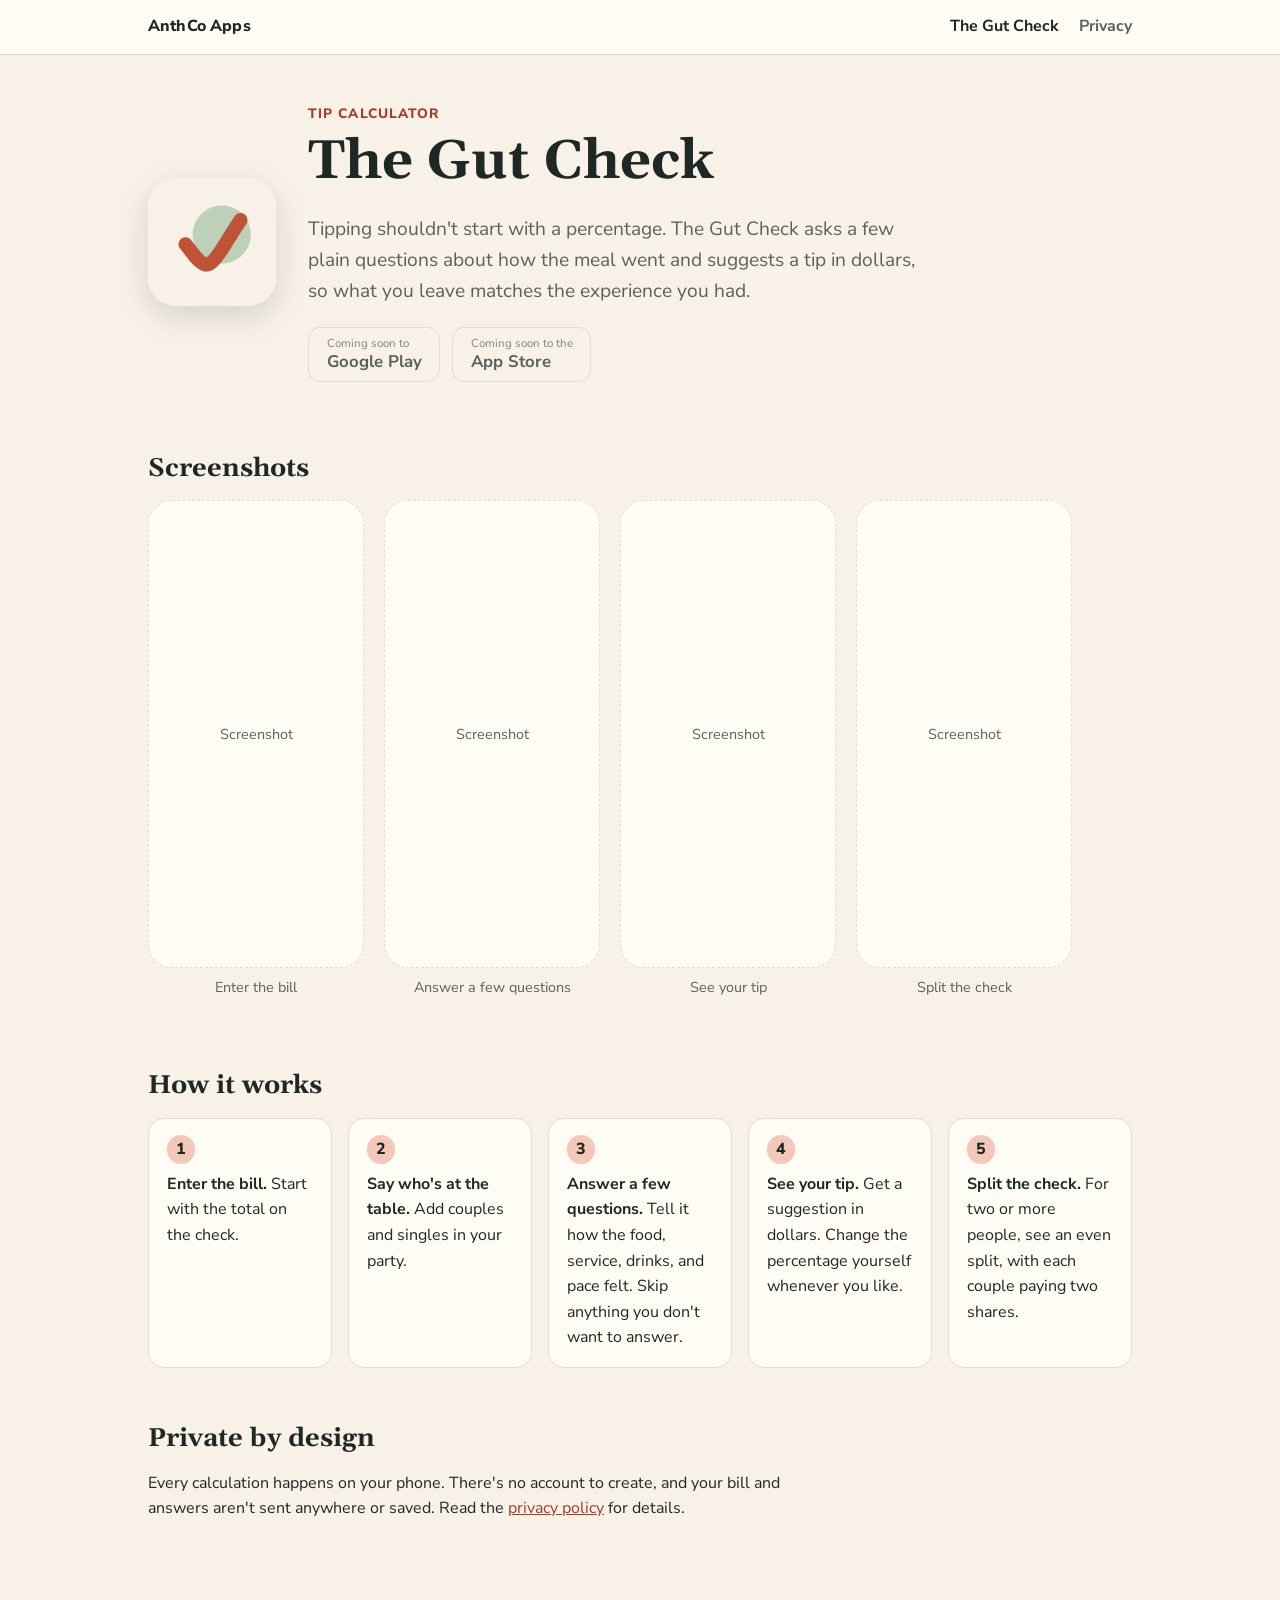
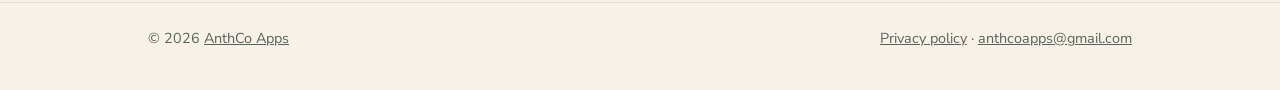
==== gutcheck/index.html @ 067e6bd2 "Turn the site into the AnthCo Apps company site Serve the company home page at the root of anthcoapp" ====
<!doctype html>
<html lang="en">
  <head>
    <meta charset="utf-8">
    <meta name="viewport" content="width=device-width, initial-scale=1">
    <meta name="color-scheme" content="light">
    <title>The Gut Check | AnthCo Apps</title>
    <meta name="description" content="The Gut Check is a tip calculator that asks how the meal went and suggests a tip in dollars.">
    <link rel="icon" href="/gutcheck/icon.png">
    <link rel="stylesheet" href="/assets/site.css">
  </head>
  <body>
    <header class="site-header">
      <div class="wrap">
        <a class="brand" href="/">AnthCo Apps</a>
        <nav aria-label="Main">
          <a href="/gutcheck/" aria-current="page">The Gut Check</a>
          <a href="/gutcheck/privacy/">Privacy</a>
        </nav>
      </div>
    </header>

    <main class="wrap">
      <section class="hero with-icon">
        <img class="hero-icon" src="/gutcheck/icon.png" alt="The Gut Check app icon" width="128" height="128">
        <div>
          <p class="eyebrow">Tip calculator</p>
          <h1>The Gut Check</h1>
          <!-- DRAFT mission statement: replace with your own wording. -->
          <p class="lede">Tipping shouldn't start with a percentage. The Gut Check asks a few plain questions about how the meal went and suggests a tip in dollars, so what you leave matches the experience you had.</p>
          <div class="badges">
            <span class="badge" aria-disabled="true"><small>Coming soon to</small><strong>Google Play</strong></span>
            <span class="badge" aria-disabled="true"><small>Coming soon to the</small><strong>App Store</strong></span>
          </div>
        </div>
      </section>

      <section class="section">
        <h2>Screenshots</h2>
        <!-- Add images to /gutcheck/screenshots/ and replace each .shot-slot div with
             <img src="/gutcheck/screenshots/01.png" alt="Describe the screen"> -->
        <div class="shots">
          <figure><div class="shot-slot">Screenshot</div><figcaption>Enter the bill</figcaption></figure>
          <figure><div class="shot-slot">Screenshot</div><figcaption>Answer a few questions</figcaption></figure>
          <figure><div class="shot-slot">Screenshot</div><figcaption>See your tip</figcaption></figure>
          <figure><div class="shot-slot">Screenshot</div><figcaption>Split the check</figcaption></figure>
        </div>
      </section>

      <section class="section">
        <h2>How it works</h2>
        <ol class="steps">
          <li><strong>Enter the bill.</strong> Start with the total on the check.</li>
          <li><strong>Say who's at the table.</strong> Add couples and singles in your party.</li>
          <li><strong>Answer a few questions.</strong> Tell it how the food, service, drinks, and pace felt. Skip anything you don't want to answer.</li>
          <li><strong>See your tip.</strong> Get a suggestion in dollars. Change the percentage yourself whenever you like.</li>
          <li><strong>Split the check.</strong> For two or more people, see an even split, with each couple paying two shares.</li>
        </ol>
      </section>

      <section class="section narrow">
        <h2>Private by design</h2>
        <p>Every calculation happens on your phone. There's no account to create, and your bill and answers aren't sent anywhere or saved. Read the <a href="/gutcheck/privacy/">privacy policy</a> for details.</p>
      </section>
    </main>

    <footer class="site-footer">
      <div class="wrap">
        <span>&copy; 2026 <a href="/">AnthCo Apps</a></span>
        <span><a href="/gutcheck/privacy/">Privacy policy</a> &middot; <a href="mailto:anthcoapps@gmail.com">anthcoapps@gmail.com</a></span>
      </div>
    </footer>
  </body>
</html>
---- assets/site.css ----
@font-face { font-family: "Gelasio"; src: url("/assets/fonts/Gelasio-400.ttf") format("truetype"); font-weight: 400; font-display: swap; }
@font-face { font-family: "Gelasio"; src: url("/assets/fonts/Gelasio-700.ttf") format("truetype"); font-weight: 700; font-display: swap; }
@font-face { font-family: "Nunito Sans"; src: url("/assets/fonts/NunitoSans-400.ttf") format("truetype"); font-weight: 400; font-display: swap; }
@font-face { font-family: "Nunito Sans"; src: url("/assets/fonts/NunitoSans-700.ttf") format("truetype"); font-weight: 700; font-display: swap; }
@font-face { font-family: "Nunito Sans"; src: url("/assets/fonts/NunitoSans-800.ttf") format("truetype"); font-weight: 800; font-display: swap; }

:root {
  --cream: #f7f1e8;
  --paper: #fffbf5;
  --ink: #1e2925;
  --muted: #59635e;
  --line: #e4dccf;
  --accent: #a63d29;
  --accent-soft: #f4c8b8;
  color: var(--ink);
  background: var(--cream);
  font-family: "Nunito Sans", system-ui, sans-serif;
  line-height: 1.6;
}

* { box-sizing: border-box; }
body { margin: 0; }
img { max-width: 100%; display: block; }
a { color: var(--accent); }
h1, h2, h3 { font-family: "Gelasio", Georgia, serif; line-height: 1.2; }

.wrap { max-width: 64rem; margin: 0 auto; padding-inline: 1.25rem; }
.narrow { max-width: 42rem; }

.site-header { border-bottom: 1px solid var(--line); background: var(--paper); }
.site-header .wrap { display: flex; align-items: center; justify-content: space-between; gap: 1rem; padding-top: 0.9rem; padding-bottom: 0.9rem; }
.brand { font-weight: 800; color: var(--ink); text-decoration: none; letter-spacing: 0.01em; }
.site-header nav { display: flex; gap: 1.25rem; font-weight: 700; }
.site-header nav a { color: var(--muted); text-decoration: none; }
.site-header nav a:hover, .site-header nav a[aria-current="page"] { color: var(--ink); }

main { padding: 3rem 0 4rem; }
.eyebrow { margin: 0; color: var(--accent); font-weight: 800; text-transform: uppercase; letter-spacing: 0.08em; font-size: 0.85rem; }
.lede { font-size: 1.2rem; color: var(--muted); max-width: 38rem; }
.muted { color: var(--muted); }

.hero { display: grid; gap: 2rem; align-items: center; padding-bottom: 1rem; }
.hero h1 { font-size: clamp(2.2rem, 6vw, 3.4rem); margin: 0.3rem 0 0.8rem; }
.hero-icon { width: 8rem; border-radius: 1.75rem; box-shadow: 0 10px 30px rgb(30 41 37 / 0.15); }
@media (min-width: 48rem) { .hero.with-icon { grid-template-columns: auto 1fr; } }

.section { margin-top: 3.5rem; }
.section h2 { font-size: 1.6rem; margin-bottom: 0.5rem; }

.cards { display: grid; gap: 1.25rem; grid-template-columns: repeat(auto-fill, minmax(17rem, 1fr)); margin-top: 1.5rem; }
.card { display: flex; gap: 1rem; align-items: flex-start; padding: 1.25rem; background: var(--paper); border: 1px solid var(--line); border-radius: 1rem; color: inherit; text-decoration: none; transition: transform 0.15s, box-shadow 0.15s; }
a.card:hover { transform: translateY(-2px); box-shadow: 0 8px 24px rgb(30 41 37 / 0.1); }
.card img { width: 4rem; border-radius: 0.9rem; flex: none; }
.card h3 { margin: 0 0 0.25rem; font-size: 1.2rem; }
.card p { margin: 0; color: var(--muted); }
.card.placeholder { border-style: dashed; background: transparent; }

.badges { display: flex; flex-wrap: wrap; gap: 0.75rem; margin-top: 1.25rem; }
.badge { display: inline-flex; flex-direction: column; padding: 0.55rem 1.1rem; border-radius: 0.75rem; background: var(--ink); color: var(--paper); text-decoration: none; line-height: 1.25; }
.badge small { font-size: 0.72rem; opacity: 0.75; }
.badge strong { font-size: 1.05rem; }
.badge[aria-disabled="true"] { background: transparent; color: var(--muted); border: 1px solid var(--line); }

.steps { display: grid; gap: 1rem; grid-template-columns: repeat(auto-fit, minmax(10.5rem, 1fr)); padding: 0; list-style: none; counter-reset: step; }
.steps li { counter-increment: step; padding: 1rem 1.1rem; background: var(--paper); border: 1px solid var(--line); border-radius: 1rem; }
.steps li::before { content: counter(step); display: grid; place-items: center; width: 1.8rem; height: 1.8rem; margin-bottom: 0.5rem; border-radius: 50%; background: var(--accent-soft); color: var(--ink); font-weight: 800; }

.shots { display: flex; gap: 1.25rem; overflow-x: auto; padding: 0.5rem 0 1rem; scroll-snap-type: x mandatory; }
.shots figure { flex: none; width: 13.5rem; margin: 0; scroll-snap-align: start; }
.shots img, .shot-slot { width: 100%; aspect-ratio: 9 / 19.5; border-radius: 1.5rem; border: 1px solid var(--line); background: var(--paper); object-fit: cover; }
.shot-slot { display: grid; place-items: center; border-style: dashed; color: var(--muted); font-size: 0.9rem; text-align: center; padding: 1rem; }
.shots figcaption { margin-top: 0.5rem; text-align: center; color: var(--muted); font-size: 0.9rem; }

.policy h1 { font-size: 2.2rem; }
.policy h2 { margin-top: 2rem; font-size: 1.25rem; }
.date { color: var(--muted); }

.site-footer { border-top: 1px solid var(--line); padding: 1.5rem 0 2.5rem; color: var(--muted); font-size: 0.9rem; }
.site-footer .wrap { display: flex; flex-wrap: wrap; justify-content: space-between; gap: 0.5rem 1.5rem; }
.site-footer a { color: inherit; }
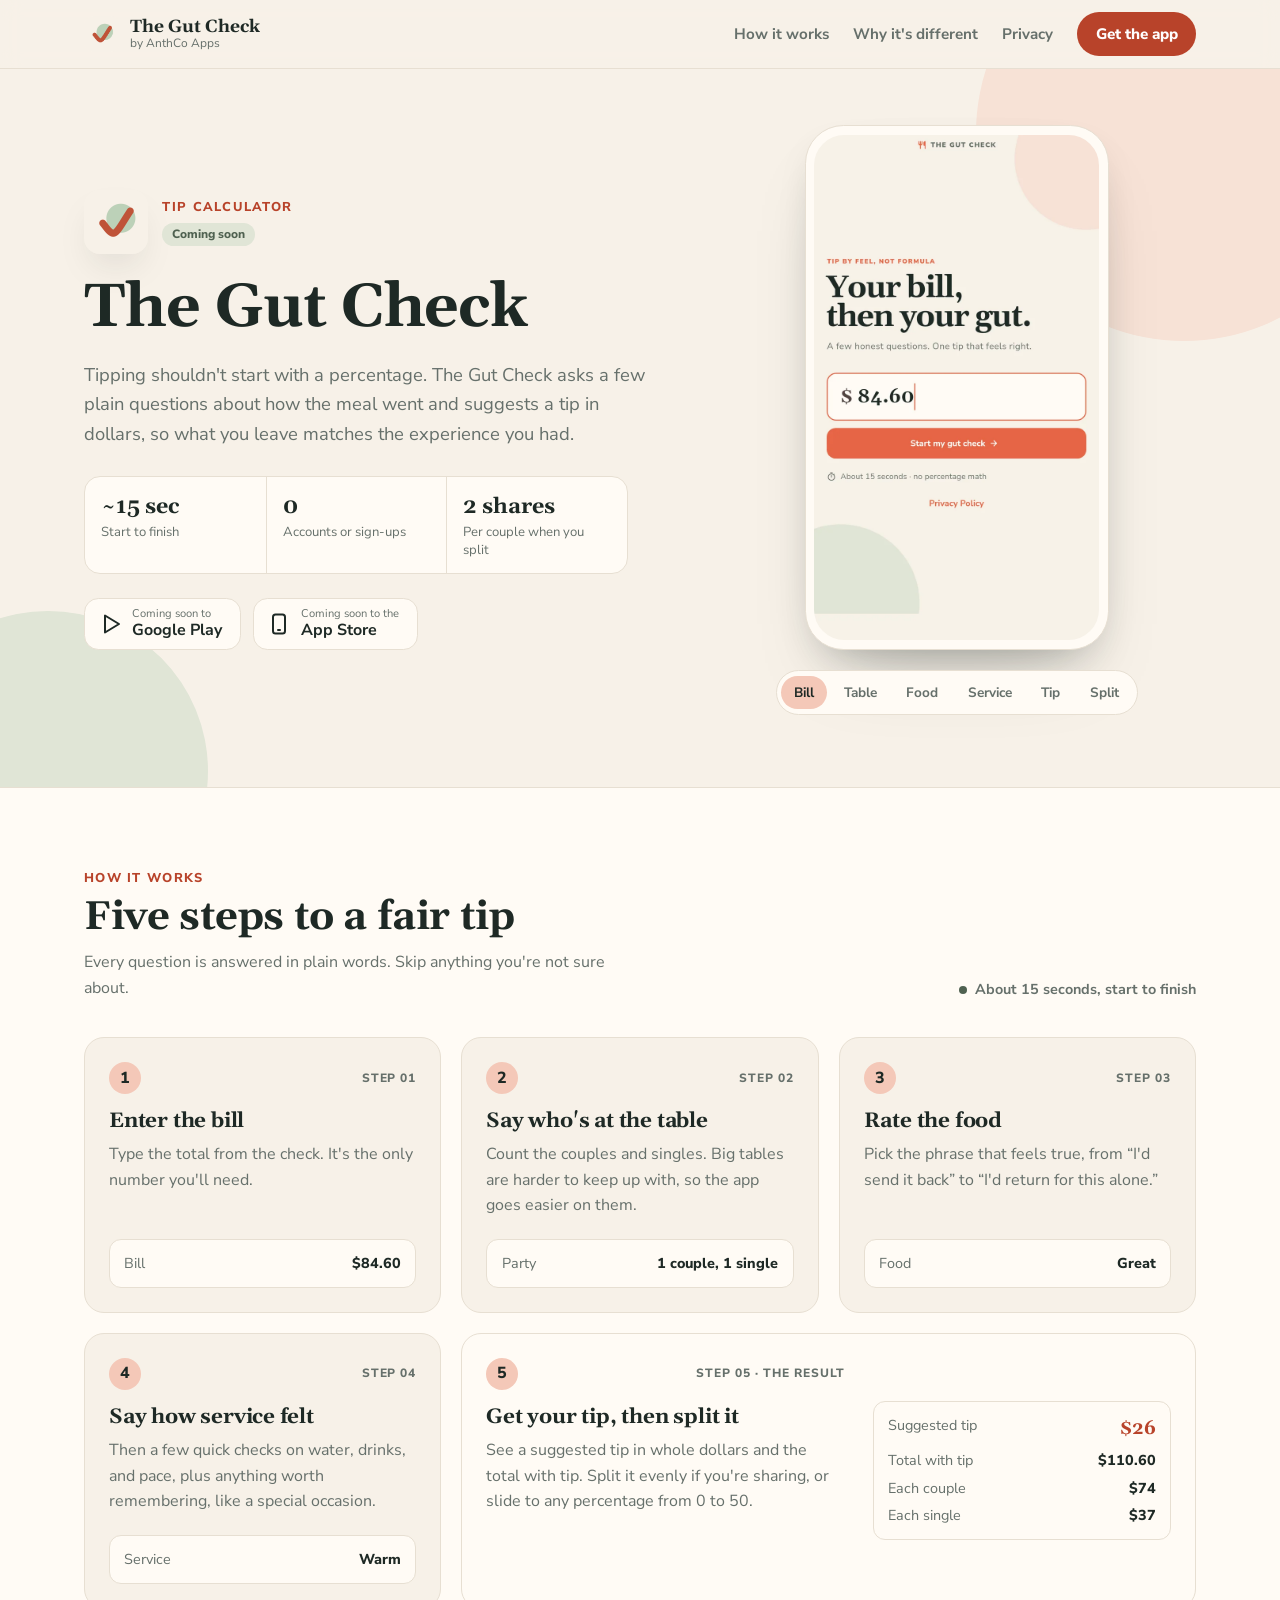
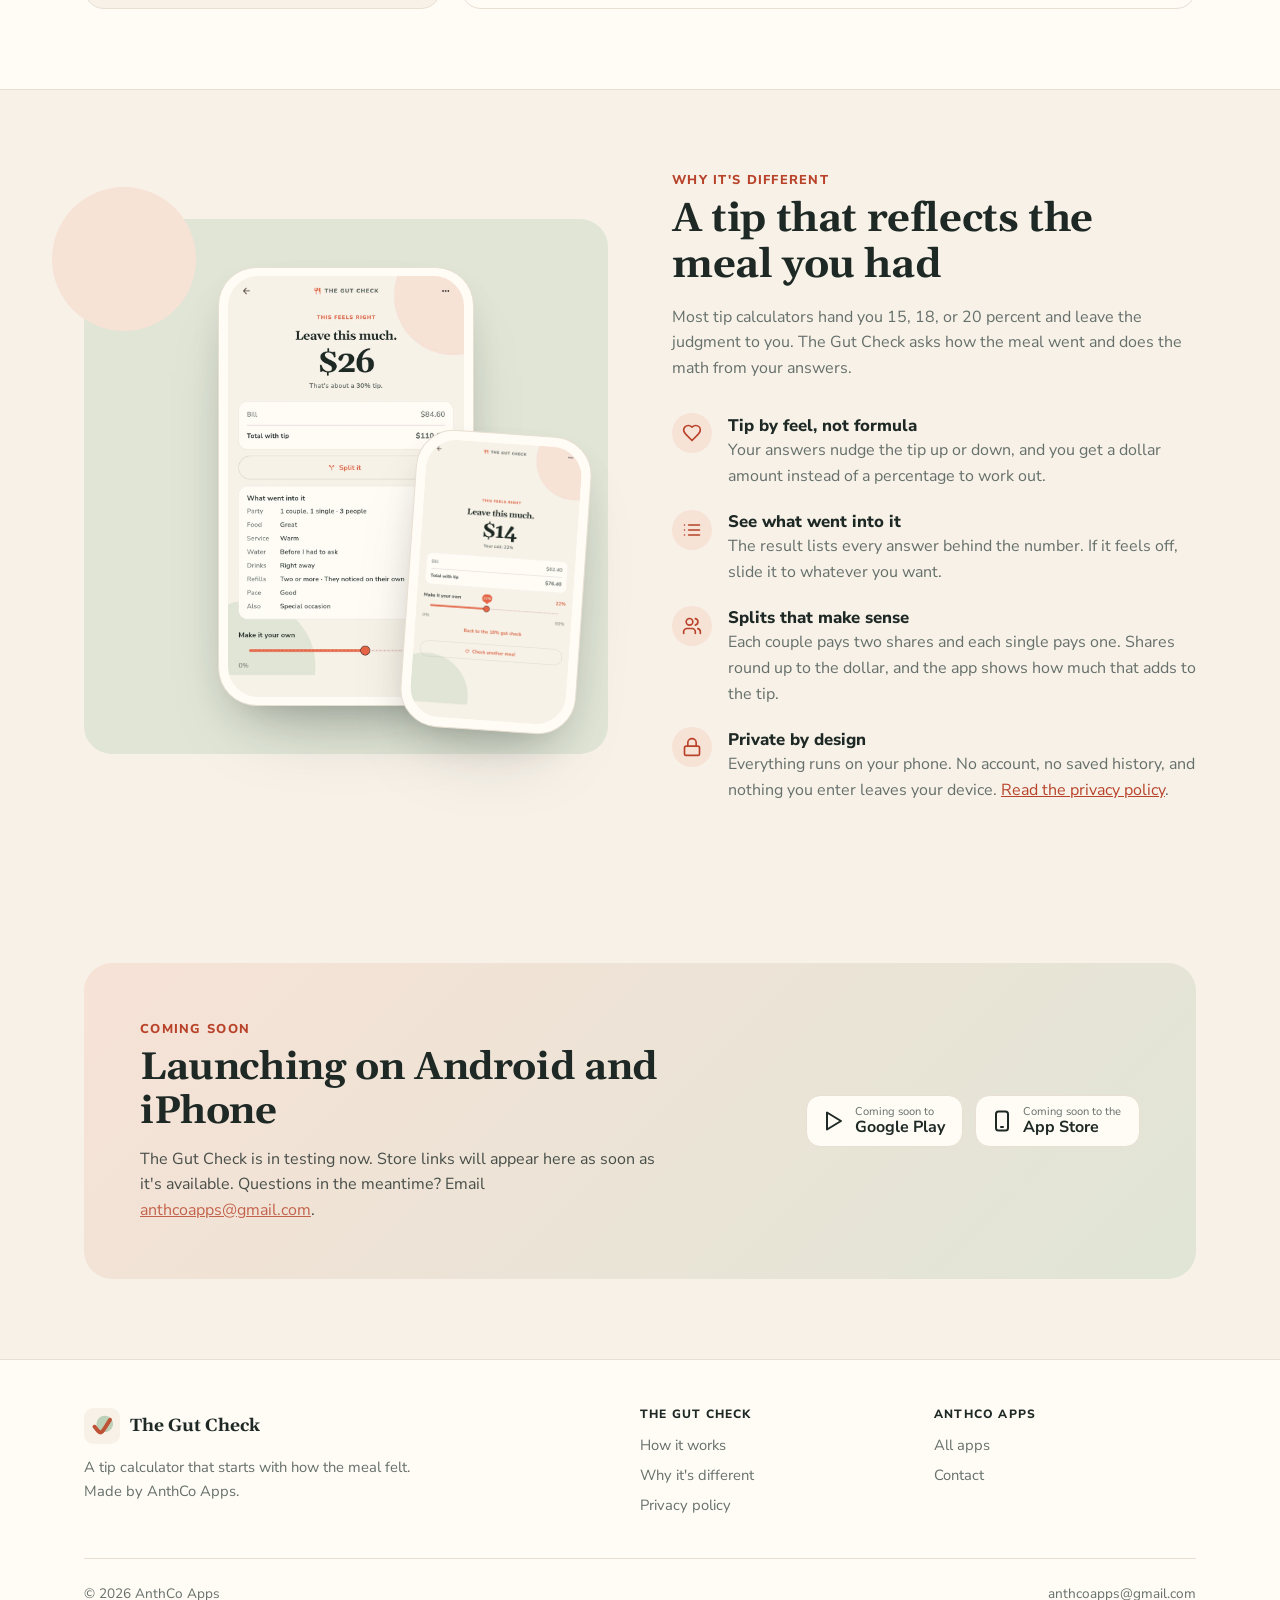
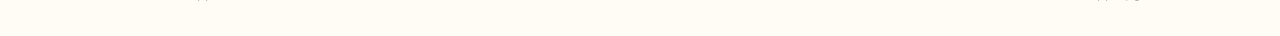
==== commit 32b369de: "Redesign the site to match The Gut Check app Restyle every page with the app's own fonts and color t" ====
--- a/gutcheck/index.html
+++ b/gutcheck/index.html
@@ -12,63 +12,214 @@
   <body>
     <header class="site-header">
       <div class="wrap">
-        <a class="brand" href="/">AnthCo Apps</a>
+        <a class="brand" href="/gutcheck/">
+          <img src="/gutcheck/icon.png" alt="" width="36" height="36">
+          <span><strong>The Gut Check</strong><small>by AnthCo Apps</small></span>
+        </a>
         <nav aria-label="Main">
-          <a href="/gutcheck/" aria-current="page">The Gut Check</a>
+          <a class="hide-sm" href="#how">How it works</a>
+          <a class="hide-sm" href="#why">Why it's different</a>
           <a href="/gutcheck/privacy/">Privacy</a>
+          <a class="btn" href="#get">Get the app</a>
         </nav>
       </div>
     </header>
 
-    <main class="wrap">
-      <section class="hero with-icon">
-        <img class="hero-icon" src="/gutcheck/icon.png" alt="The Gut Check app icon" width="128" height="128">
-        <div>
-          <p class="eyebrow">Tip calculator</p>
-          <h1>The Gut Check</h1>
-          <!-- DRAFT mission statement: replace with your own wording. -->
-          <p class="lede">Tipping shouldn't start with a percentage. The Gut Check asks a few plain questions about how the meal went and suggests a tip in dollars, so what you leave matches the experience you had.</p>
-          <div class="badges">
-            <span class="badge" aria-disabled="true"><small>Coming soon to</small><strong>Google Play</strong></span>
-            <span class="badge" aria-disabled="true"><small>Coming soon to the</small><strong>App Store</strong></span>
-          </div>
+    <main>
+      <div class="blobs">
+        <section class="wrap hero with-phone">
+          <div>
+            <div class="app-mark">
+              <img src="/gutcheck/icon.png" alt="The Gut Check app icon" width="64" height="64">
+              <div>
+                <p class="eyebrow">Tip calculator</p>
+                <span class="pill">Coming soon</span>
+              </div>
+            </div>
+            <h1>The Gut Check</h1>
+            <!-- DRAFT mission statement: replace with your own wording. -->
+            <p class="lede">Tipping shouldn't start with a percentage. The Gut Check asks a few plain questions about how the meal went and suggests a tip in dollars, so what you leave matches the experience you had.</p>
+            <dl class="stats">
+              <div><dt>~15 sec</dt><dd>Start to finish</dd></div>
+              <div><dt>0</dt><dd>Accounts or sign-ups</dd></div>
+              <div><dt>2 shares</dt><dd>Per couple when you split</dd></div>
+            </dl>
+            <div class="badges">
+              <span class="badge" aria-disabled="true">
+                <svg class="icon" viewBox="0 0 24 24" aria-hidden="true"><path d="M6 3.5v17l14-8.5z"/></svg>
+                <span><small>Coming soon to</small><strong>Google Play</strong></span>
+              </span>
+              <span class="badge" aria-disabled="true">
+                <svg class="icon" viewBox="0 0 24 24" aria-hidden="true"><rect x="6" y="2.5" width="12" height="19" rx="2.5"/><path d="M11 18h2"/></svg>
+                <span><small>Coming soon to the</small><strong>App Store</strong></span>
+              </span>
+            </div>
+          </div>
+
+          <!-- Images come from gut-check/assets/marketing/website/ (tool/build_marketing_screens.sh). -->
+          <div class="showcase">
+            <div class="phone">
+              <img id="screen" src="/gutcheck/screenshots/01-bill.webp" alt="The Gut Check opening screen with an $84.60 bill entered." width="720" height="1280">
+            </div>
+            <div class="screen-tabs" aria-label="App screens" hidden>
+              <button type="button" aria-pressed="true" data-src="01-bill" data-alt="The Gut Check opening screen with an $84.60 bill entered.">Bill</button>
+              <button type="button" aria-pressed="false" data-src="02-table" data-alt="Party size screen with one couple and one single selected.">Table</button>
+              <button type="button" aria-pressed="false" data-src="03-food" data-alt="Food question with plain language choices from &ldquo;I'd send it back&rdquo; to &ldquo;I'd return for this alone.&rdquo;">Food</button>
+              <button type="button" aria-pressed="false" data-src="04-service" data-alt="Service question with choices from &ldquo;Felt like I was a ghost&rdquo; to &ldquo;Treated like a regular.&rdquo;">Service</button>
+              <button type="button" aria-pressed="false" data-src="07-result" data-alt="$26 tip recommendation, bill total, answer summary, and adjustment slider.">Tip</button>
+              <button type="button" aria-pressed="false" data-src="08-split" data-alt="Equal share calculation for one couple and one single.">Split</button>
+            </div>
+          </div>
+        </section>
+      </div>
+
+      <section class="band paper" id="how">
+        <div class="wrap">
+          <div class="section-head">
+            <div>
+              <p class="eyebrow">How it works</p>
+              <h2>Five steps to a fair tip</h2>
+              <p>Every question is answered in plain words. Skip anything you're not sure about.</p>
+            </div>
+            <span class="note">About 15 seconds, start to finish</span>
+          </div>
+          <ol class="steps">
+            <li class="step">
+              <div class="step-top"><span class="step-num">1</span><span class="step-label">Step 01</span></div>
+              <h3>Enter the bill</h3>
+              <p>Type the total from the check. It's the only number you'll need.</p>
+              <dl class="detail"><div><dt>Bill</dt><dd>$84.60</dd></div></dl>
+            </li>
+            <li class="step">
+              <div class="step-top"><span class="step-num">2</span><span class="step-label">Step 02</span></div>
+              <h3>Say who's at the table</h3>
+              <p>Count the couples and singles. Big tables are harder to keep up with, so the app goes easier on them.</p>
+              <dl class="detail"><div><dt>Party</dt><dd>1 couple, 1 single</dd></div></dl>
+            </li>
+            <li class="step">
+              <div class="step-top"><span class="step-num">3</span><span class="step-label">Step 03</span></div>
+              <h3>Rate the food</h3>
+              <p>Pick the phrase that feels true, from &ldquo;I'd send it back&rdquo; to &ldquo;I'd return for this alone.&rdquo;</p>
+              <dl class="detail"><div><dt>Food</dt><dd>Great</dd></div></dl>
+            </li>
+            <li class="step">
+              <div class="step-top"><span class="step-num">4</span><span class="step-label">Step 04</span></div>
+              <h3>Say how service felt</h3>
+              <p>Then a few quick checks on water, drinks, and pace, plus anything worth remembering, like a special occasion.</p>
+              <dl class="detail"><div><dt>Service</dt><dd>Warm</dd></div></dl>
+            </li>
+            <li class="step wide">
+              <div class="step-top"><span class="step-num">5</span><span class="step-label">Step 05 &middot; The result</span></div>
+              <h3>Get your tip, then split it</h3>
+              <p>See a suggested tip in whole dollars and the total with tip. Split it evenly if you're sharing, or slide to any percentage from 0 to 50.</p>
+              <dl class="detail">
+                <div class="big"><dt>Suggested tip</dt><dd>$26</dd></div>
+                <div><dt>Total with tip</dt><dd>$110.60</dd></div>
+                <div><dt>Each couple</dt><dd>$74</dd></div>
+                <div><dt>Each single</dt><dd>$37</dd></div>
+              </dl>
+            </li>
+          </ol>
         </div>
       </section>
 
-      <section class="section">
-        <h2>Screenshots</h2>
-        <!-- Add images to /gutcheck/screenshots/ and replace each .shot-slot div with
-             <img src="/gutcheck/screenshots/01.png" alt="Describe the screen"> -->
-        <div class="shots">
-          <figure><div class="shot-slot">Screenshot</div><figcaption>Enter the bill</figcaption></figure>
-          <figure><div class="shot-slot">Screenshot</div><figcaption>Answer a few questions</figcaption></figure>
-          <figure><div class="shot-slot">Screenshot</div><figcaption>See your tip</figcaption></figure>
-          <figure><div class="shot-slot">Screenshot</div><figcaption>Split the check</figcaption></figure>
+      <section class="band" id="why">
+        <div class="wrap why">
+          <div class="why-visual">
+            <div class="phone"><img src="/gutcheck/screenshots/07-result.webp" alt="$26 tip recommendation with a list of the answers that went into it." width="720" height="1280" loading="lazy"></div>
+            <div class="phone"><img src="/gutcheck/screenshots/09-adjust.webp" alt="Tip manually adjusted to 22% on a $62.40 bill." width="720" height="1280" loading="lazy"></div>
+          </div>
+          <div>
+            <p class="eyebrow">Why it's different</p>
+            <h2>A tip that reflects the meal you had</h2>
+            <p class="muted">Most tip calculators hand you 15, 18, or 20 percent and leave the judgment to you. The Gut Check asks how the meal went and does the math from your answers.</p>
+            <ul class="features">
+              <li>
+                <span class="feature-icon"><svg class="icon" viewBox="0 0 24 24" aria-hidden="true"><path d="M19 14c1.5-1.5 3-3.2 3-5.5A5.5 5.5 0 0 0 16.5 3c-1.8 0-3 .5-4.5 2-1.5-1.5-2.7-2-4.5-2A5.5 5.5 0 0 0 2 8.5c0 2.3 1.5 4 3 5.5l7 7z"/></svg></span>
+                <div><h3>Tip by feel, not formula</h3><p>Your answers nudge the tip up or down, and you get a dollar amount instead of a percentage to work out.</p></div>
+              </li>
+              <li>
+                <span class="feature-icon"><svg class="icon" viewBox="0 0 24 24" aria-hidden="true"><path d="M8 6h13M8 12h13M8 18h13M3 6h.01M3 12h.01M3 18h.01"/></svg></span>
+                <div><h3>See what went into it</h3><p>The result lists every answer behind the number. If it feels off, slide it to whatever you want.</p></div>
+              </li>
+              <li>
+                <span class="feature-icon"><svg class="icon" viewBox="0 0 24 24" aria-hidden="true"><path d="M16 21v-2a4 4 0 0 0-4-4H6a4 4 0 0 0-4 4v2"/><circle cx="9" cy="7" r="4"/><path d="M22 21v-2a4 4 0 0 0-3-3.9M16 3.1a4 4 0 0 1 0 7.8"/></svg></span>
+                <div><h3>Splits that make sense</h3><p>Each couple pays two shares and each single pays one. Shares round up to the dollar, and the app shows how much that adds to the tip.</p></div>
+              </li>
+              <li>
+                <span class="feature-icon"><svg class="icon" viewBox="0 0 24 24" aria-hidden="true"><rect x="3" y="11" width="18" height="11" rx="2"/><path d="M7 11V7a5 5 0 0 1 10 0v4"/></svg></span>
+                <div><h3>Private by design</h3><p>Everything runs on your phone. No account, no saved history, and nothing you enter leaves your device. <a href="/gutcheck/privacy/">Read the privacy policy</a>.</p></div>
+              </li>
+            </ul>
+          </div>
         </div>
       </section>
 
-      <section class="section">
-        <h2>How it works</h2>
-        <ol class="steps">
-          <li><strong>Enter the bill.</strong> Start with the total on the check.</li>
-          <li><strong>Say who's at the table.</strong> Add couples and singles in your party.</li>
-          <li><strong>Answer a few questions.</strong> Tell it how the food, service, drinks, and pace felt. Skip anything you don't want to answer.</li>
-          <li><strong>See your tip.</strong> Get a suggestion in dollars. Change the percentage yourself whenever you like.</li>
-          <li><strong>Split the check.</strong> For two or more people, see an even split, with each couple paying two shares.</li>
-        </ol>
-      </section>
-
-      <section class="section narrow">
-        <h2>Private by design</h2>
-        <p>Every calculation happens on your phone. There's no account to create, and your bill and answers aren't sent anywhere or saved. Read the <a href="/gutcheck/privacy/">privacy policy</a> for details.</p>
+      <section class="band" id="get">
+        <div class="wrap">
+          <div class="cta">
+            <div>
+              <p class="eyebrow">Coming soon</p>
+              <h2>Launching on Android and iPhone</h2>
+              <p>The Gut Check is in testing now. Store links will appear here as soon as it's available. Questions in the meantime? Email <a href="mailto:anthcoapps@gmail.com">anthcoapps@gmail.com</a>.</p>
+            </div>
+            <div class="badges">
+              <span class="badge" aria-disabled="true">
+                <svg class="icon" viewBox="0 0 24 24" aria-hidden="true"><path d="M6 3.5v17l14-8.5z"/></svg>
+                <span><small>Coming soon to</small><strong>Google Play</strong></span>
+              </span>
+              <span class="badge" aria-disabled="true">
+                <svg class="icon" viewBox="0 0 24 24" aria-hidden="true"><rect x="6" y="2.5" width="12" height="19" rx="2.5"/><path d="M11 18h2"/></svg>
+                <span><small>Coming soon to the</small><strong>App Store</strong></span>
+              </span>
+            </div>
+          </div>
+        </div>
       </section>
     </main>
 
     <footer class="site-footer">
       <div class="wrap">
-        <span>&copy; 2026 <a href="/">AnthCo Apps</a></span>
-        <span><a href="/gutcheck/privacy/">Privacy policy</a> &middot; <a href="mailto:anthcoapps@gmail.com">anthcoapps@gmail.com</a></span>
+        <div class="footer-grid">
+          <div>
+            <a class="brand" href="/gutcheck/"><img src="/gutcheck/icon.png" alt="" width="36" height="36"><span><strong>The Gut Check</strong></span></a>
+            <p>A tip calculator that starts with how the meal felt. Made by AnthCo Apps.</p>
+          </div>
+          <nav aria-label="The Gut Check">
+            <h2>The Gut Check</h2>
+            <ul>
+              <li><a href="#how">How it works</a></li>
+              <li><a href="#why">Why it's different</a></li>
+              <li><a href="/gutcheck/privacy/">Privacy policy</a></li>
+            </ul>
+          </nav>
+          <nav aria-label="AnthCo Apps">
+            <h2>AnthCo Apps</h2>
+            <ul>
+              <li><a href="/">All apps</a></li>
+              <li><a href="mailto:anthcoapps@gmail.com">Contact</a></li>
+            </ul>
+          </nav>
+        </div>
+        <div class="footer-base">
+          <span>&copy; 2026 AnthCo Apps</span>
+          <a href="mailto:anthcoapps@gmail.com">anthcoapps@gmail.com</a>
+        </div>
       </div>
     </footer>
+
+    <script>
+      // Swap the hero phone between screenshots. Without JS the first screen stays and the tabs stay hidden.
+      const tabs = document.querySelector(".screen-tabs");
+      const screen = document.getElementById("screen");
+      tabs.hidden = false;
+      tabs.addEventListener("click", (event) => {
+        const tab = event.target.closest("button");
+        if (!tab) return;
+        for (const other of tabs.querySelectorAll("button")) other.setAttribute("aria-pressed", other === tab);
+        screen.src = `/gutcheck/screenshots/${tab.dataset.src}.webp`;
+        screen.alt = tab.dataset.alt;
+      });
+    </script>
   </body>
 </html>
--- a/assets/site.css
+++ b/assets/site.css
@@ -4,77 +4,179 @@
 @font-face { font-family: "Nunito Sans"; src: url("/assets/fonts/NunitoSans-700.ttf") format("truetype"); font-weight: 700; font-display: swap; }
 @font-face { font-family: "Nunito Sans"; src: url("/assets/fonts/NunitoSans-800.ttf") format("truetype"); font-weight: 800; font-display: swap; }
 
+/* Colors match the app's theme in gut-check/lib/models/check_answers.dart.
+   --coral is for fills and decoration; --coral-ink is the same hue dark enough for text and small buttons. */
 :root {
   --cream: #f7f1e8;
   --paper: #fffbf5;
   --ink: #1e2925;
-  --muted: #59635e;
-  --line: #e4dccf;
-  --accent: #a63d29;
-  --accent-soft: #f4c8b8;
+  --muted: #66706b;
+  --line: #e7dfd2;
+  --coral: #e76545;
+  --coral-ink: #b8432a;
+  --coral-soft: #f4c8b8;
+  --peach: #f7e2d6;
+  --moss: #bcd1b8;
+  --sage: #e0e5d6;
+  --sage-ink: #4f6150;
+  --shadow: 0 18px 40px -18px rgb(30 41 37 / 0.28);
+  --radius: 1.25rem;
   color: var(--ink);
   background: var(--cream);
   font-family: "Nunito Sans", system-ui, sans-serif;
   line-height: 1.6;
+  scroll-behavior: smooth;
+  scroll-padding-top: 5rem;
 }
+@media (prefers-reduced-motion: reduce) { :root { scroll-behavior: auto; } }
 
 * { box-sizing: border-box; }
-body { margin: 0; }
-img { max-width: 100%; display: block; }
-a { color: var(--accent); }
-h1, h2, h3 { font-family: "Gelasio", Georgia, serif; line-height: 1.2; }
+body { margin: 0; overflow-x: hidden; }
+img { max-width: 100%; height: auto; display: block; }
+a { color: var(--coral-ink); }
+h1, h2, h3 { font-family: "Gelasio", Georgia, serif; font-weight: 700; line-height: 1.15; letter-spacing: -0.01em; }
+:focus-visible { outline: 3px solid var(--coral); outline-offset: 3px; border-radius: 0.4rem; }
 
-.wrap { max-width: 64rem; margin: 0 auto; padding-inline: 1.25rem; }
-.narrow { max-width: 42rem; }
+.wrap { max-width: 72rem; margin: 0 auto; padding-inline: 1.25rem; }
+.narrow { max-width: 46rem; }
+.icon { width: 1.25rem; height: 1.25rem; flex: none; fill: none; stroke: currentColor; stroke-width: 2; stroke-linecap: round; stroke-linejoin: round; }
 
-.site-header { border-bottom: 1px solid var(--line); background: var(--paper); }
-.site-header .wrap { display: flex; align-items: center; justify-content: space-between; gap: 1rem; padding-top: 0.9rem; padding-bottom: 0.9rem; }
-.brand { font-weight: 800; color: var(--ink); text-decoration: none; letter-spacing: 0.01em; }
-.site-header nav { display: flex; gap: 1.25rem; font-weight: 700; }
-.site-header nav a { color: var(--muted); text-decoration: none; }
-.site-header nav a:hover, .site-header nav a[aria-current="page"] { color: var(--ink); }
+/* Header */
+.site-header { position: sticky; top: 0; z-index: 10; background: rgb(247 241 232 / 0.88); backdrop-filter: blur(10px); border-bottom: 1px solid var(--line); }
+.site-header .wrap { display: flex; align-items: center; justify-content: space-between; gap: 1rem; min-height: 4.25rem; }
+.brand { display: flex; align-items: center; gap: 0.65rem; color: var(--ink); text-decoration: none; line-height: 1.15; }
+.brand img { width: 2.25rem; border-radius: 0.6rem; }
+.brand strong { display: block; font-family: "Gelasio", Georgia, serif; font-size: 1.1rem; }
+.brand small { display: block; color: var(--muted); font-size: 0.75rem; }
+.brand-dot { width: 0.7rem; height: 0.7rem; border-radius: 50%; background: var(--coral); }
+.site-header nav { display: flex; align-items: center; gap: 1.5rem; font-weight: 700; font-size: 0.95rem; }
+.site-header nav a:not(.btn) { color: var(--muted); text-decoration: none; }
+.site-header nav a:not(.btn):hover, .site-header nav a[aria-current="page"] { color: var(--ink); }
+@media (max-width: 47.99rem) { .site-header nav a.hide-sm { display: none; } }
 
-main { padding: 3rem 0 4rem; }
-.eyebrow { margin: 0; color: var(--accent); font-weight: 800; text-transform: uppercase; letter-spacing: 0.08em; font-size: 0.85rem; }
-.lede { font-size: 1.2rem; color: var(--muted); max-width: 38rem; }
+/* Buttons and small labels */
+.btn { display: inline-flex; align-items: center; gap: 0.4rem; padding: 0.6rem 1.15rem; border-radius: 999px; background: var(--coral-ink); color: #fff; font-weight: 800; text-decoration: none; }
+.btn:hover { background: #a03a24; }
+.eyebrow { margin: 0; color: var(--coral-ink); font-weight: 800; text-transform: uppercase; letter-spacing: 0.1em; font-size: 0.8rem; }
+.pill { display: inline-block; padding: 0.15rem 0.6rem; border-radius: 999px; background: var(--sage); color: var(--sage-ink); font-size: 0.75rem; font-weight: 800; }
+.lede { font-size: 1.15rem; color: var(--muted); max-width: 36rem; }
 .muted { color: var(--muted); }
 
-.hero { display: grid; gap: 2rem; align-items: center; padding-bottom: 1rem; }
-.hero h1 { font-size: clamp(2.2rem, 6vw, 3.4rem); margin: 0.3rem 0 0.8rem; }
-.hero-icon { width: 8rem; border-radius: 1.75rem; box-shadow: 0 10px 30px rgb(30 41 37 / 0.15); }
-@media (min-width: 48rem) { .hero.with-icon { grid-template-columns: auto 1fr; } }
+/* Soft background shapes, echoing the app's corner circles */
+.blobs { position: relative; isolation: isolate; overflow: hidden; }
+.blobs::before, .blobs::after { content: ""; position: absolute; z-index: -1; border-radius: 50%; }
+.blobs::before { width: 26rem; height: 26rem; top: -9rem; right: -7rem; background: var(--peach); }
+.blobs::after { width: 20rem; height: 20rem; bottom: -9rem; left: -7rem; background: var(--sage); }
 
-.section { margin-top: 3.5rem; }
-.section h2 { font-size: 1.6rem; margin-bottom: 0.5rem; }
+/* Hero */
+.hero { display: grid; gap: 3rem; align-items: center; padding-block: 3.5rem 4.5rem; }
+@media (min-width: 56rem) { .hero.with-phone { grid-template-columns: 1.1fr 0.9fr; } }
+.hero h1 { font-size: clamp(2.6rem, 6vw, 3.8rem); margin: 0.4rem 0 1rem; }
+.hero .lede { margin: 0; }
+.app-mark { display: flex; align-items: center; gap: 0.9rem; margin-bottom: 1.25rem; }
+.app-mark img { width: 4rem; border-radius: 1rem; box-shadow: var(--shadow); }
+.app-mark .pill { margin-top: 0.3rem; }
 
-.cards { display: grid; gap: 1.25rem; grid-template-columns: repeat(auto-fill, minmax(17rem, 1fr)); margin-top: 1.5rem; }
-.card { display: flex; gap: 1rem; align-items: flex-start; padding: 1.25rem; background: var(--paper); border: 1px solid var(--line); border-radius: 1rem; color: inherit; text-decoration: none; transition: transform 0.15s, box-shadow 0.15s; }
-a.card:hover { transform: translateY(-2px); box-shadow: 0 8px 24px rgb(30 41 37 / 0.1); }
-.card img { width: 4rem; border-radius: 0.9rem; flex: none; }
-.card h3 { margin: 0 0 0.25rem; font-size: 1.2rem; }
+.stats { display: grid; grid-template-columns: repeat(3, 1fr); margin: 1.75rem 0 0; max-width: 34rem; background: var(--paper); border: 1px solid var(--line); border-radius: 1rem; }
+.stats div { padding: 0.8rem 1rem; }
+.stats div + div { border-left: 1px solid var(--line); }
+.stats dt { font-family: "Gelasio", Georgia, serif; font-weight: 700; font-size: 1.35rem; }
+.stats dd { margin: 0; color: var(--muted); font-size: 0.82rem; line-height: 1.35; }
+
+.badges { display: flex; flex-wrap: wrap; gap: 0.75rem; margin-top: 1.5rem; }
+.badge { display: inline-flex; align-items: center; gap: 0.6rem; padding: 0.55rem 1.1rem 0.55rem 0.85rem; border-radius: 0.9rem; background: var(--ink); color: var(--paper); text-decoration: none; line-height: 1.2; }
+.badge .icon { width: 1.5rem; height: 1.5rem; }
+.badge small { display: block; font-size: 0.7rem; opacity: 0.8; }
+.badge strong { display: block; font-size: 1rem; }
+.badge[aria-disabled="true"] { background: var(--paper); color: var(--ink); border: 1px solid var(--line); }
+.badge[aria-disabled="true"] small { color: var(--muted); opacity: 1; }
+
+/* Phone frame and screen switcher */
+.phone { width: min(100%, 19rem); margin-inline: auto; padding: 0.55rem; border-radius: 2.4rem; background: var(--paper); border: 1px solid var(--line); box-shadow: var(--shadow), 0 40px 80px -40px rgb(30 41 37 / 0.35); }
+.phone img { width: 100%; aspect-ratio: 9 / 16; object-fit: cover; border-radius: 1.9rem; background: var(--cream); }
+.showcase { display: grid; gap: 1.25rem; justify-items: center; }
+.screen-tabs { display: flex; flex-wrap: wrap; justify-content: center; gap: 0.25rem; padding: 0.3rem; border-radius: 999px; background: var(--paper); border: 1px solid var(--line); }
+.screen-tabs button { padding: 0.35rem 0.8rem; border: 0; border-radius: 999px; background: none; color: var(--muted); font: inherit; font-size: 0.85rem; font-weight: 700; cursor: pointer; }
+.screen-tabs button:hover { color: var(--ink); }
+.screen-tabs button[aria-pressed="true"] { background: var(--coral-soft); color: var(--ink); }
+
+/* Sections */
+.band { padding: 5rem 0; }
+.band.paper { background: var(--paper); border-block: 1px solid var(--line); }
+.section-head { display: flex; flex-wrap: wrap; align-items: end; justify-content: space-between; gap: 1rem 2rem; margin-bottom: 2.25rem; }
+.section-head h2 { font-size: clamp(1.9rem, 4vw, 2.5rem); margin: 0.4rem 0 0.6rem; }
+.section-head p:not(.eyebrow) { margin: 0; max-width: 34rem; color: var(--muted); }
+.note { display: inline-flex; align-items: center; gap: 0.5rem; color: var(--muted); font-size: 0.9rem; font-weight: 700; }
+.note::before { content: ""; width: 0.5rem; height: 0.5rem; border-radius: 50%; background: var(--sage-ink); }
+
+/* How it works */
+.steps { display: grid; gap: 1.25rem; padding: 0; margin: 0; list-style: none; }
+@media (min-width: 40rem) { .steps { grid-template-columns: repeat(2, 1fr); } .steps .wide { grid-column: 1 / -1; } }
+@media (min-width: 60rem) { .steps { grid-template-columns: repeat(3, 1fr); } .steps .wide { grid-column: span 2; } }
+.step { display: flex; flex-direction: column; padding: 1.5rem; background: var(--cream); border: 1px solid var(--line); border-radius: var(--radius); }
+.step-top { display: flex; align-items: center; justify-content: space-between; margin-bottom: 1rem; }
+.step-num { display: grid; place-items: center; width: 2rem; height: 2rem; border-radius: 50%; background: var(--coral-soft); font-weight: 800; }
+.step-label { color: var(--muted); font-size: 0.75rem; font-weight: 800; letter-spacing: 0.08em; text-transform: uppercase; }
+.step h3 { margin: 0 0 0.5rem; font-size: 1.3rem; }
+.step p { margin: 0 0 1.25rem; color: var(--muted); }
+.detail { margin: auto 0 0; padding: 0.6rem 0.9rem; border-radius: 0.75rem; background: var(--paper); border: 1px solid var(--line); font-size: 0.9rem; }
+.detail div { display: flex; justify-content: space-between; gap: 1rem; padding: 0.15rem 0; }
+.detail dt { color: var(--muted); }
+.detail dd { margin: 0; font-weight: 800; text-align: right; }
+.detail .big dd { color: var(--coral-ink); font-family: "Gelasio", Georgia, serif; font-size: 1.15rem; }
+.step.wide { background: var(--paper); }
+@media (min-width: 40rem) { .step.wide { display: grid; grid-template-columns: 1.2fr 1fr; grid-template-rows: auto auto 1fr; column-gap: 1.75rem; } .step.wide .step-top, .step.wide h3, .step.wide p { grid-column: 1; } .step.wide .detail { grid-column: 2; grid-row: 1 / span 3; margin: 0; align-self: center; } }
+
+/* Why it's different */
+.why { display: grid; gap: 3rem; align-items: center; }
+@media (min-width: 56rem) { .why { grid-template-columns: 1fr 1fr; gap: 4rem; } }
+.why h2 { font-size: clamp(1.9rem, 4vw, 2.5rem); margin: 0.4rem 0 1rem; }
+.why-visual { position: relative; display: flex; justify-content: center; padding: 3rem 1rem; border-radius: 1.75rem; background: var(--sage); }
+.why-visual .phone { width: min(70%, 16rem); }
+.why-visual .phone + .phone { position: absolute; width: min(48%, 11rem); right: 1.5rem; bottom: 1.5rem; transform: rotate(4deg); }
+.why-visual::before { content: ""; position: absolute; top: -2rem; left: -2rem; width: 9rem; height: 9rem; border-radius: 50%; background: var(--peach); z-index: -1; }
+.why-visual { isolation: isolate; }
+.features { display: grid; gap: 1.25rem; margin: 2rem 0 0; padding: 0; list-style: none; }
+.features li { display: flex; gap: 1rem; }
+.feature-icon { display: grid; place-items: center; flex: none; width: 2.5rem; height: 2.5rem; border-radius: 50%; background: var(--peach); color: var(--coral-ink); }
+.features h3 { margin: 0.15rem 0 0.2rem; font-family: "Nunito Sans", system-ui, sans-serif; font-size: 1.05rem; font-weight: 800; letter-spacing: 0; }
+.features p { margin: 0; color: var(--muted); }
+
+/* Launch call-out */
+.cta { display: grid; gap: 1.5rem 3rem; align-items: center; padding: clamp(2rem, 5vw, 3.5rem); border-radius: 1.75rem; background: linear-gradient(135deg, var(--peach), var(--sage)); }
+@media (min-width: 52rem) { .cta { grid-template-columns: 1.2fr 1fr; } }
+.cta h2 { font-size: clamp(1.8rem, 4vw, 2.4rem); margin: 0.4rem 0 0.75rem; }
+.cta p:not(.eyebrow) { margin: 0; color: var(--ink); opacity: 0.8; }
+.cta .badges { margin: 0; }
+@media (min-width: 52rem) { .cta .badges { justify-content: flex-end; } }
+
+/* Company home */
+.cards { display: grid; gap: 1.25rem; grid-template-columns: repeat(auto-fill, minmax(19rem, 1fr)); }
+.card { display: flex; flex-direction: column; gap: 1rem; padding: 1.5rem; background: var(--paper); border: 1px solid var(--line); border-radius: var(--radius); color: inherit; }
+.card-top { display: flex; align-items: center; gap: 1rem; }
+.card-top img { width: 4rem; border-radius: 1rem; box-shadow: var(--shadow); }
+.card h3 { margin: 0 0 0.2rem; font-size: 1.35rem; }
 .card p { margin: 0; color: var(--muted); }
-.card.placeholder { border-style: dashed; background: transparent; }
+.card-links { display: flex; flex-wrap: wrap; align-items: center; gap: 0.5rem 1.25rem; margin-top: auto; font-weight: 800; }
+.card-links a:not(.btn) { text-decoration: none; }
+.card.placeholder { justify-content: center; border-style: dashed; background: transparent; }
 
-.badges { display: flex; flex-wrap: wrap; gap: 0.75rem; margin-top: 1.25rem; }
-.badge { display: inline-flex; flex-direction: column; padding: 0.55rem 1.1rem; border-radius: 0.75rem; background: var(--ink); color: var(--paper); text-decoration: none; line-height: 1.25; }
-.badge small { font-size: 0.72rem; opacity: 0.75; }
-.badge strong { font-size: 1.05rem; }
-.badge[aria-disabled="true"] { background: transparent; color: var(--muted); border: 1px solid var(--line); }
+/* Policy and simple pages */
+.page { padding: 3.5rem 0 5rem; }
+.policy { padding: clamp(1.5rem, 5vw, 3rem); background: var(--paper); border: 1px solid var(--line); border-radius: 1.75rem; }
+.policy h1 { font-size: clamp(2rem, 5vw, 2.6rem); margin: 0.4rem 0 0.25rem; }
+.policy h2 { margin: 2.25rem 0 0.5rem; font-size: 1.3rem; }
+.date { margin-top: 0; color: var(--muted); }
 
-.steps { display: grid; gap: 1rem; grid-template-columns: repeat(auto-fit, minmax(10.5rem, 1fr)); padding: 0; list-style: none; counter-reset: step; }
-.steps li { counter-increment: step; padding: 1rem 1.1rem; background: var(--paper); border: 1px solid var(--line); border-radius: 1rem; }
-.steps li::before { content: counter(step); display: grid; place-items: center; width: 1.8rem; height: 1.8rem; margin-bottom: 0.5rem; border-radius: 50%; background: var(--accent-soft); color: var(--ink); font-weight: 800; }
-
-.shots { display: flex; gap: 1.25rem; overflow-x: auto; padding: 0.5rem 0 1rem; scroll-snap-type: x mandatory; }
-.shots figure { flex: none; width: 13.5rem; margin: 0; scroll-snap-align: start; }
-.shots img, .shot-slot { width: 100%; aspect-ratio: 9 / 19.5; border-radius: 1.5rem; border: 1px solid var(--line); background: var(--paper); object-fit: cover; }
-.shot-slot { display: grid; place-items: center; border-style: dashed; color: var(--muted); font-size: 0.9rem; text-align: center; padding: 1rem; }
-.shots figcaption { margin-top: 0.5rem; text-align: center; color: var(--muted); font-size: 0.9rem; }
-
-.policy h1 { font-size: 2.2rem; }
-.policy h2 { margin-top: 2rem; font-size: 1.25rem; }
-.date { color: var(--muted); }
-
-.site-footer { border-top: 1px solid var(--line); padding: 1.5rem 0 2.5rem; color: var(--muted); font-size: 0.9rem; }
-.site-footer .wrap { display: flex; flex-wrap: wrap; justify-content: space-between; gap: 0.5rem 1.5rem; }
-.site-footer a { color: inherit; }
+/* Footer */
+.site-footer { padding: 3rem 0 2rem; background: var(--paper); border-top: 1px solid var(--line); color: var(--muted); font-size: 0.92rem; }
+.footer-grid { display: grid; gap: 2rem; grid-template-columns: repeat(auto-fit, minmax(10rem, 1fr)); }
+@media (min-width: 48rem) { .footer-grid { grid-template-columns: 2fr 1fr 1fr; } }
+.footer-grid p { max-width: 22rem; margin: 0.75rem 0 0; }
+.footer-grid h2 { margin: 0 0 0.75rem; font-family: "Nunito Sans", system-ui, sans-serif; font-size: 0.75rem; font-weight: 800; letter-spacing: 0.1em; text-transform: uppercase; color: var(--ink); }
+.footer-grid ul { margin: 0; padding: 0; list-style: none; display: grid; gap: 0.4rem; }
+.site-footer a { color: inherit; text-decoration: none; }
+.site-footer .brand { color: var(--ink); }
+.site-footer a:hover { color: var(--ink); text-decoration: underline; }
+.footer-base { display: flex; flex-wrap: wrap; justify-content: space-between; gap: 0.5rem 1.5rem; margin-top: 2.5rem; padding-top: 1.5rem; border-top: 1px solid var(--line); font-size: 0.85rem; }
+.footer-base:first-child { margin-top: 0; padding-top: 0; border-top: 0; }
